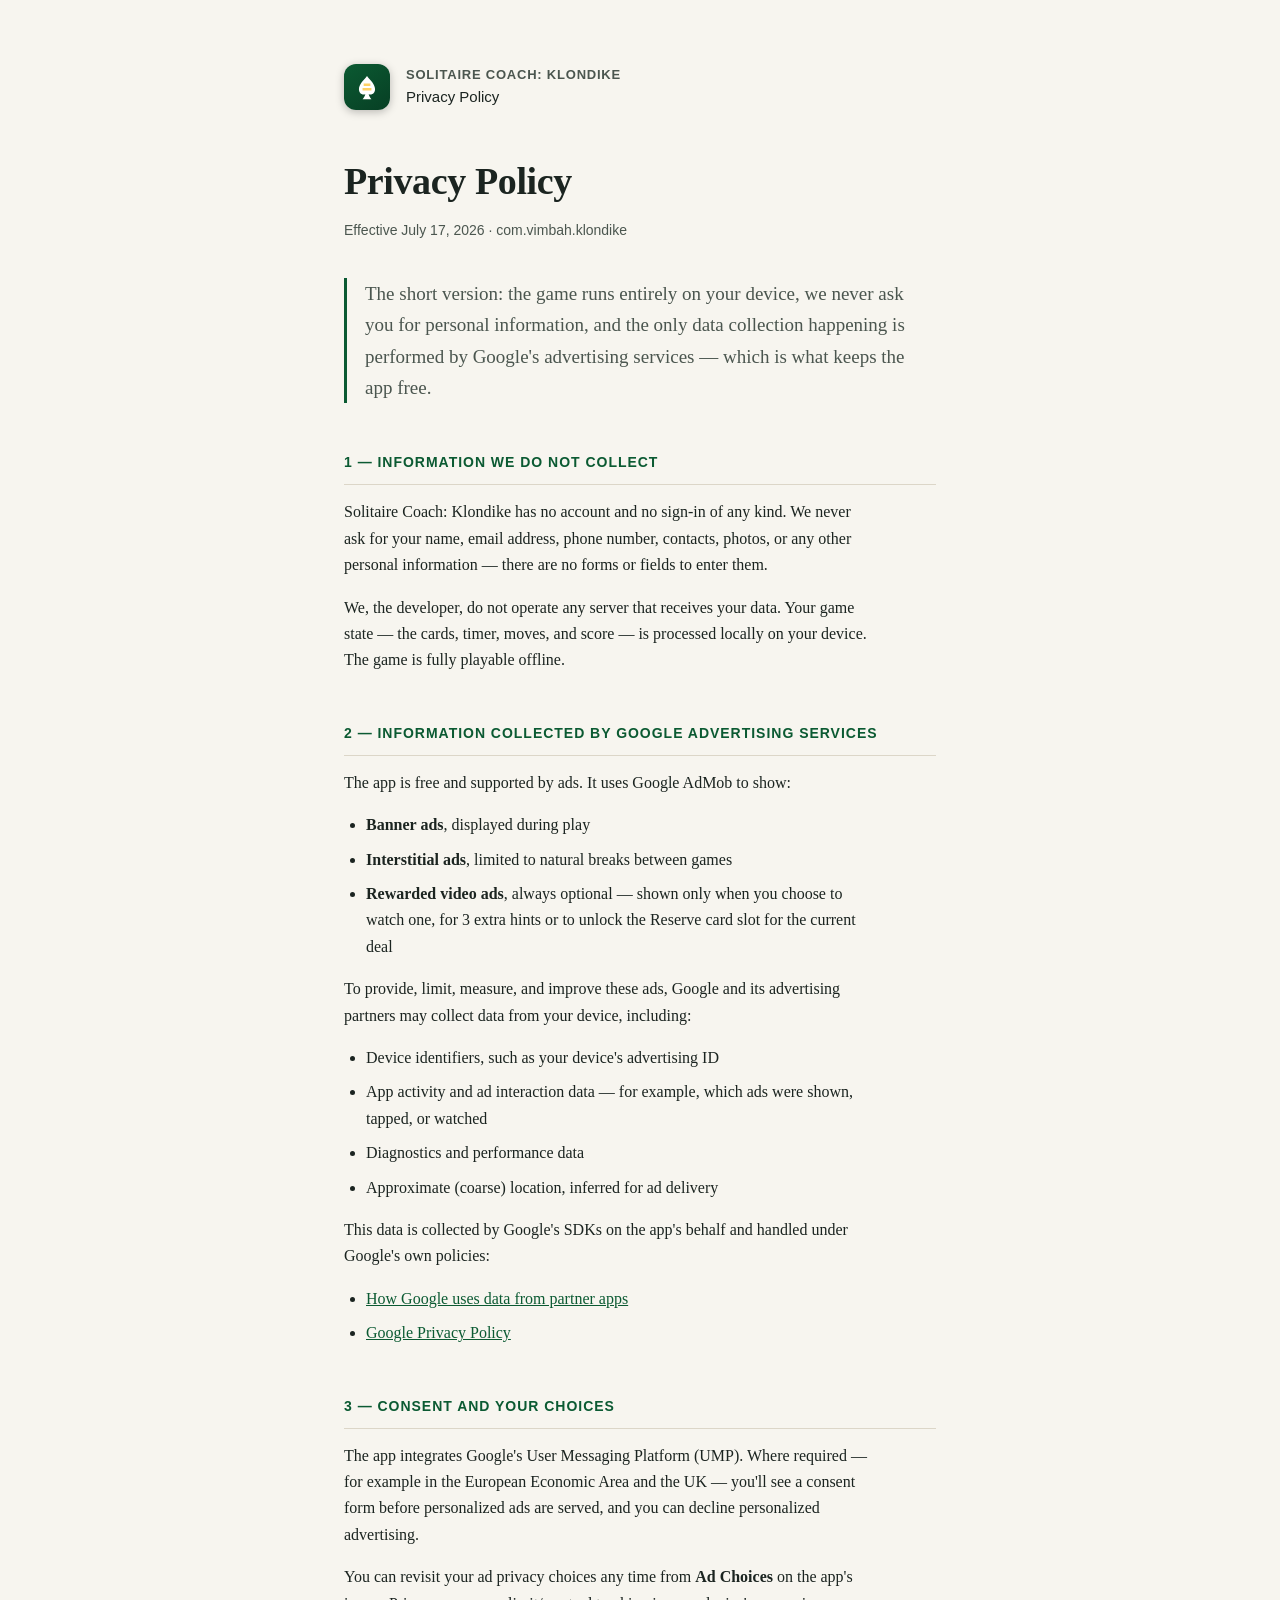
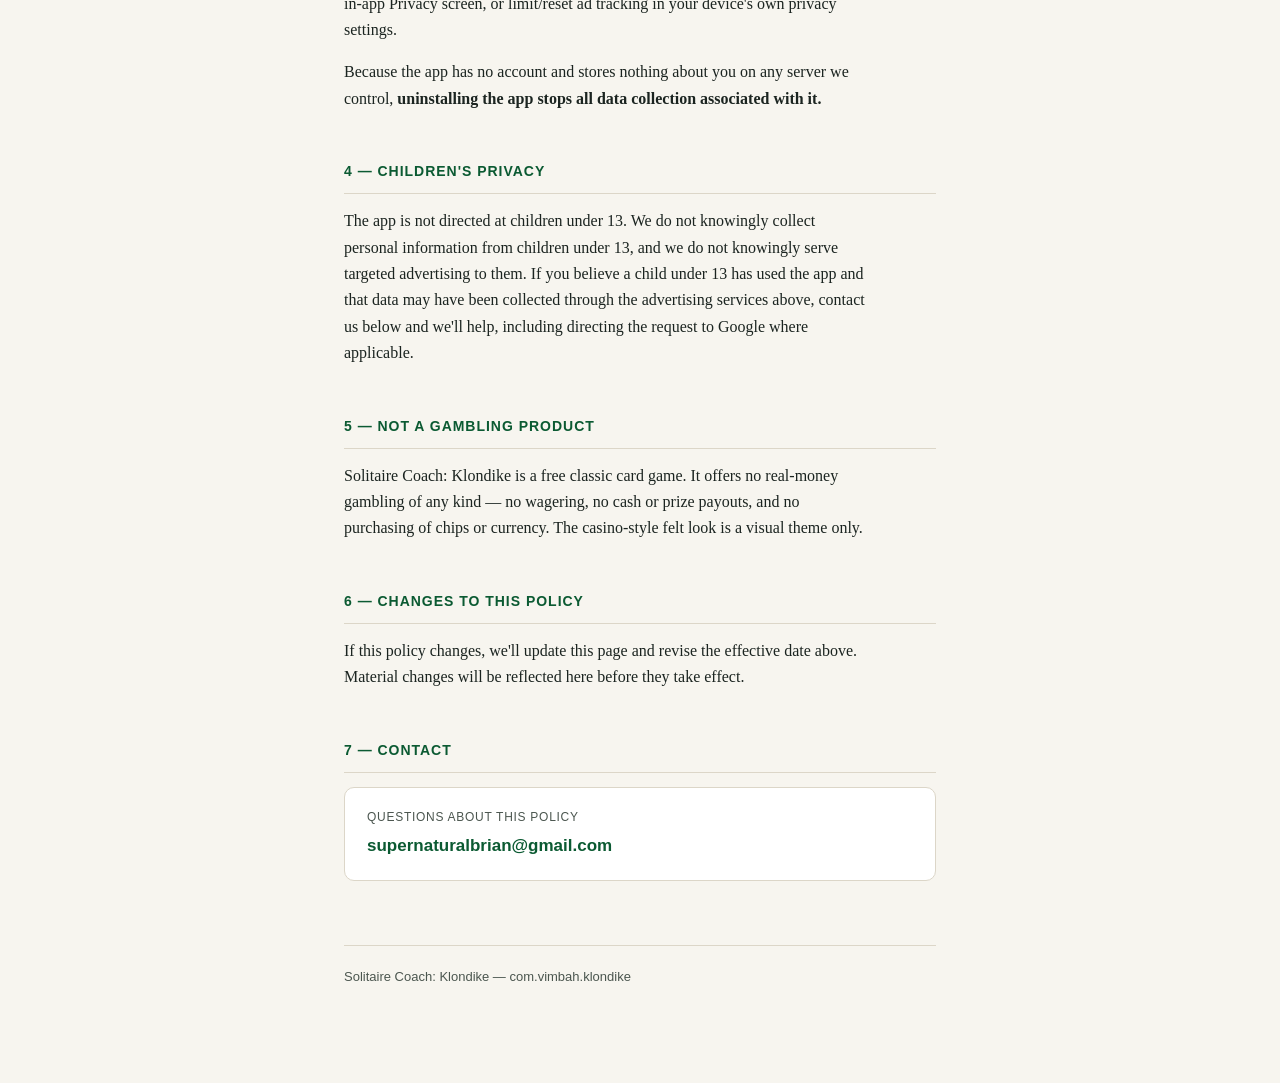
==== privacy.html @ 49dde1da "Add hosted privacy policy page - Standalone privacy.html at repo root, mirrored into the Android   a" ====
<!doctype html>
<html lang="en">
<head>
<meta charset="UTF-8" />
<meta name="viewport" content="width=device-width, initial-scale=1.0" />
<title>Solitaire Coach: Klondike — Privacy Policy</title>
<style>
  @font-face {
    font-family: 'Fraunces';
    src: local('Georgia');
  }

  :root {
    --bg: #f7f5ef;
    --bg-raised: #ffffff;
    --ink: #1b2420;
    --ink-soft: #4b564f;
    --rule: #dcd6c8;
    --felt: #0b5a32;
    --felt-deep: #073f24;
    --gold: #b8860f;
    --max: 640px;
  }

  @media (prefers-color-scheme: dark) {
    :root {
      --bg: #10140f;
      --bg-raised: #161c15;
      --ink: #eef0ea;
      --ink-soft: #a9b3a7;
      --rule: #2b3329;
      --felt: #3fa06b;
      --felt-deep: #6bc191;
      --gold: #e0b84a;
    }
  }
  :root[data-theme="dark"] {
    --bg: #10140f;
    --bg-raised: #161c15;
    --ink: #eef0ea;
    --ink-soft: #a9b3a7;
    --rule: #2b3329;
    --felt: #3fa06b;
    --felt-deep: #6bc191;
    --gold: #e0b84a;
  }
  :root[data-theme="light"] {
    --bg: #f7f5ef;
    --bg-raised: #ffffff;
    --ink: #1b2420;
    --ink-soft: #4b564f;
    --rule: #dcd6c8;
    --felt: #0b5a32;
    --felt-deep: #073f24;
    --gold: #b8860f;
  }

  * { box-sizing: border-box; }

  body {
    margin: 0;
    background: var(--bg);
    color: var(--ink);
    font-family: Georgia, 'Iowan Old Style', 'Times New Roman', serif;
    line-height: 1.65;
    -webkit-font-smoothing: antialiased;
  }

  .wrap {
    max-width: var(--max);
    margin: 0 auto;
    padding: 64px 24px 96px;
  }

  header.mast {
    display: flex;
    align-items: center;
    gap: 16px;
    margin-bottom: 40px;
  }

  .badge {
    width: 46px; height: 46px; border-radius: 12px;
    background: linear-gradient(145deg, var(--felt), var(--felt-deep));
    flex: none;
    display: flex; align-items: center; justify-content: center;
    box-shadow: 0 2px 8px rgba(0,0,0,.25);
  }
  .badge svg { width: 30px; height: 30px; }

  .mast-text {
    font-family: -apple-system, BlinkMacSystemFont, 'Segoe UI', sans-serif;
  }
  .mast-text .app {
    font-size: 13px; font-weight: 700; letter-spacing: .06em; text-transform: uppercase;
    color: var(--ink-soft);
  }
  .mast-text .doc {
    font-size: 15px; color: var(--ink);
  }

  h1 {
    font-size: 38px;
    font-weight: 600;
    letter-spacing: -0.01em;
    text-wrap: balance;
    margin: 0 0 6px 0;
  }

  .effective {
    font-family: -apple-system, BlinkMacSystemFont, 'Segoe UI', sans-serif;
    font-size: 14px;
    color: var(--ink-soft);
    margin: 0 0 36px 0;
  }

  .lede {
    font-size: 19px;
    color: var(--ink-soft);
    margin: 0 0 44px 0;
    padding-left: 18px;
    border-left: 3px solid var(--felt);
  }

  h2 {
    font-family: -apple-system, BlinkMacSystemFont, 'Segoe UI', sans-serif;
    font-size: 14px;
    font-weight: 700;
    letter-spacing: .07em;
    text-transform: uppercase;
    color: var(--felt);
    margin: 48px 0 14px 0;
    padding-bottom: 10px;
    border-bottom: 1px solid var(--rule);
  }

  p { margin: 0 0 16px 0; max-width: 66ch; }

  ul { margin: 0 0 16px 0; padding-left: 22px; }
  li { margin-bottom: 8px; max-width: 62ch; }

  a { color: var(--felt); }

  strong { color: var(--ink); }

  table {
    width: 100%; border-collapse: collapse; margin: 0 0 16px 0;
    font-family: -apple-system, BlinkMacSystemFont, 'Segoe UI', sans-serif;
    font-size: 15px;
  }
  th, td {
    text-align: left; padding: 10px 12px; border-bottom: 1px solid var(--rule);
    vertical-align: top;
  }
  th { color: var(--ink-soft); font-weight: 600; font-size: 13px; text-transform: uppercase; letter-spacing: .04em; }

  .contact-card {
    margin-top: 12px;
    background: var(--bg-raised);
    border: 1px solid var(--rule);
    border-radius: 10px;
    padding: 20px 22px;
    font-family: -apple-system, BlinkMacSystemFont, 'Segoe UI', sans-serif;
  }
  .contact-card .label {
    font-size: 12px; text-transform: uppercase; letter-spacing: .06em; color: var(--ink-soft); margin-bottom: 4px;
  }
  .contact-card a { font-size: 17px; font-weight: 600; text-decoration: none; }
  .contact-card a:hover { text-decoration: underline; }

  footer {
    margin-top: 64px;
    padding-top: 20px;
    border-top: 1px solid var(--rule);
    font-family: -apple-system, BlinkMacSystemFont, 'Segoe UI', sans-serif;
    font-size: 13px;
    color: var(--ink-soft);
  }

  ::selection { background: var(--gold); color: #1b1400; }
</style>
</head>
<body>
<div class="wrap">
  <header class="mast">
    <div class="badge">
      <svg viewBox="0 0 108 108" xmlns="http://www.w3.org/2000/svg">
        <path fill="#FFFFFF" d="M54,14 C42,30 25,43 25,62 C25,75 35,84 48,80 C46,87 42,93 38,98 L70,98 C66,93 62,87 60,80 C73,84 83,75 83,62 C83,43 66,30 54,14 Z"/>
        <path fill="#FFD166" d="M42,41 L66,41 L66,50 L42,50 Z M38,58 L70,58 L70,67 L38,67 Z"/>
      </svg>
    </div>
    <div class="mast-text">
      <div class="app">Solitaire Coach: Klondike</div>
      <div class="doc">Privacy Policy</div>
    </div>
  </header>

  <h1>Privacy Policy</h1>
  <p class="effective">Effective July 17, 2026 · com.vimbah.klondike</p>

  <p class="lede">The short version: the game runs entirely on your device, we never ask you for personal information, and the only data collection happening is performed by Google's advertising services — which is what keeps the app free.</p>

  <h2>1 — Information we do not collect</h2>
  <p>Solitaire Coach: Klondike has no account and no sign-in of any kind. We never ask for your name, email address, phone number, contacts, photos, or any other personal information — there are no forms or fields to enter them.</p>
  <p>We, the developer, do not operate any server that receives your data. Your game state — the cards, timer, moves, and score — is processed locally on your device. The game is fully playable offline.</p>

  <h2>2 — Information collected by Google advertising services</h2>
  <p>The app is free and supported by ads. It uses Google AdMob to show:</p>
  <ul>
    <li><strong>Banner ads</strong>, displayed during play</li>
    <li><strong>Interstitial ads</strong>, limited to natural breaks between games</li>
    <li><strong>Rewarded video ads</strong>, always optional — shown only when you choose to watch one, for 3 extra hints or to unlock the Reserve card slot for the current deal</li>
  </ul>
  <p>To provide, limit, measure, and improve these ads, Google and its advertising partners may collect data from your device, including:</p>
  <ul>
    <li>Device identifiers, such as your device's advertising ID</li>
    <li>App activity and ad interaction data — for example, which ads were shown, tapped, or watched</li>
    <li>Diagnostics and performance data</li>
    <li>Approximate (coarse) location, inferred for ad delivery</li>
  </ul>
  <p>This data is collected by Google's SDKs on the app's behalf and handled under Google's own policies:</p>
  <ul>
    <li><a href="https://policies.google.com/technologies/partner-sites">How Google uses data from partner apps</a></li>
    <li><a href="https://policies.google.com/privacy">Google Privacy Policy</a></li>
  </ul>

  <h2>3 — Consent and your choices</h2>
  <p>The app integrates Google's User Messaging Platform (UMP). Where required — for example in the European Economic Area and the UK — you'll see a consent form before personalized ads are served, and you can decline personalized advertising.</p>
  <p>You can revisit your ad privacy choices any time from <strong>Ad Choices</strong> on the app's in-app Privacy screen, or limit/reset ad tracking in your device's own privacy settings.</p>
  <p>Because the app has no account and stores nothing about you on any server we control, <strong>uninstalling the app stops all data collection associated with it.</strong></p>

  <h2>4 — Children's privacy</h2>
  <p>The app is not directed at children under 13. We do not knowingly collect personal information from children under 13, and we do not knowingly serve targeted advertising to them. If you believe a child under 13 has used the app and that data may have been collected through the advertising services above, contact us below and we'll help, including directing the request to Google where applicable.</p>

  <h2>5 — Not a gambling product</h2>
  <p>Solitaire Coach: Klondike is a free classic card game. It offers no real-money gambling of any kind — no wagering, no cash or prize payouts, and no purchasing of chips or currency. The casino-style felt look is a visual theme only.</p>

  <h2>6 — Changes to this policy</h2>
  <p>If this policy changes, we'll update this page and revise the effective date above. Material changes will be reflected here before they take effect.</p>

  <h2>7 — Contact</h2>
  <div class="contact-card">
    <div class="label">Questions about this policy</div>
    <a href="mailto:supernaturalbrian@gmail.com">supernaturalbrian@gmail.com</a>
  </div>

  <footer>Solitaire Coach: Klondike — com.vimbah.klondike</footer>
</div>
</body>
</html>
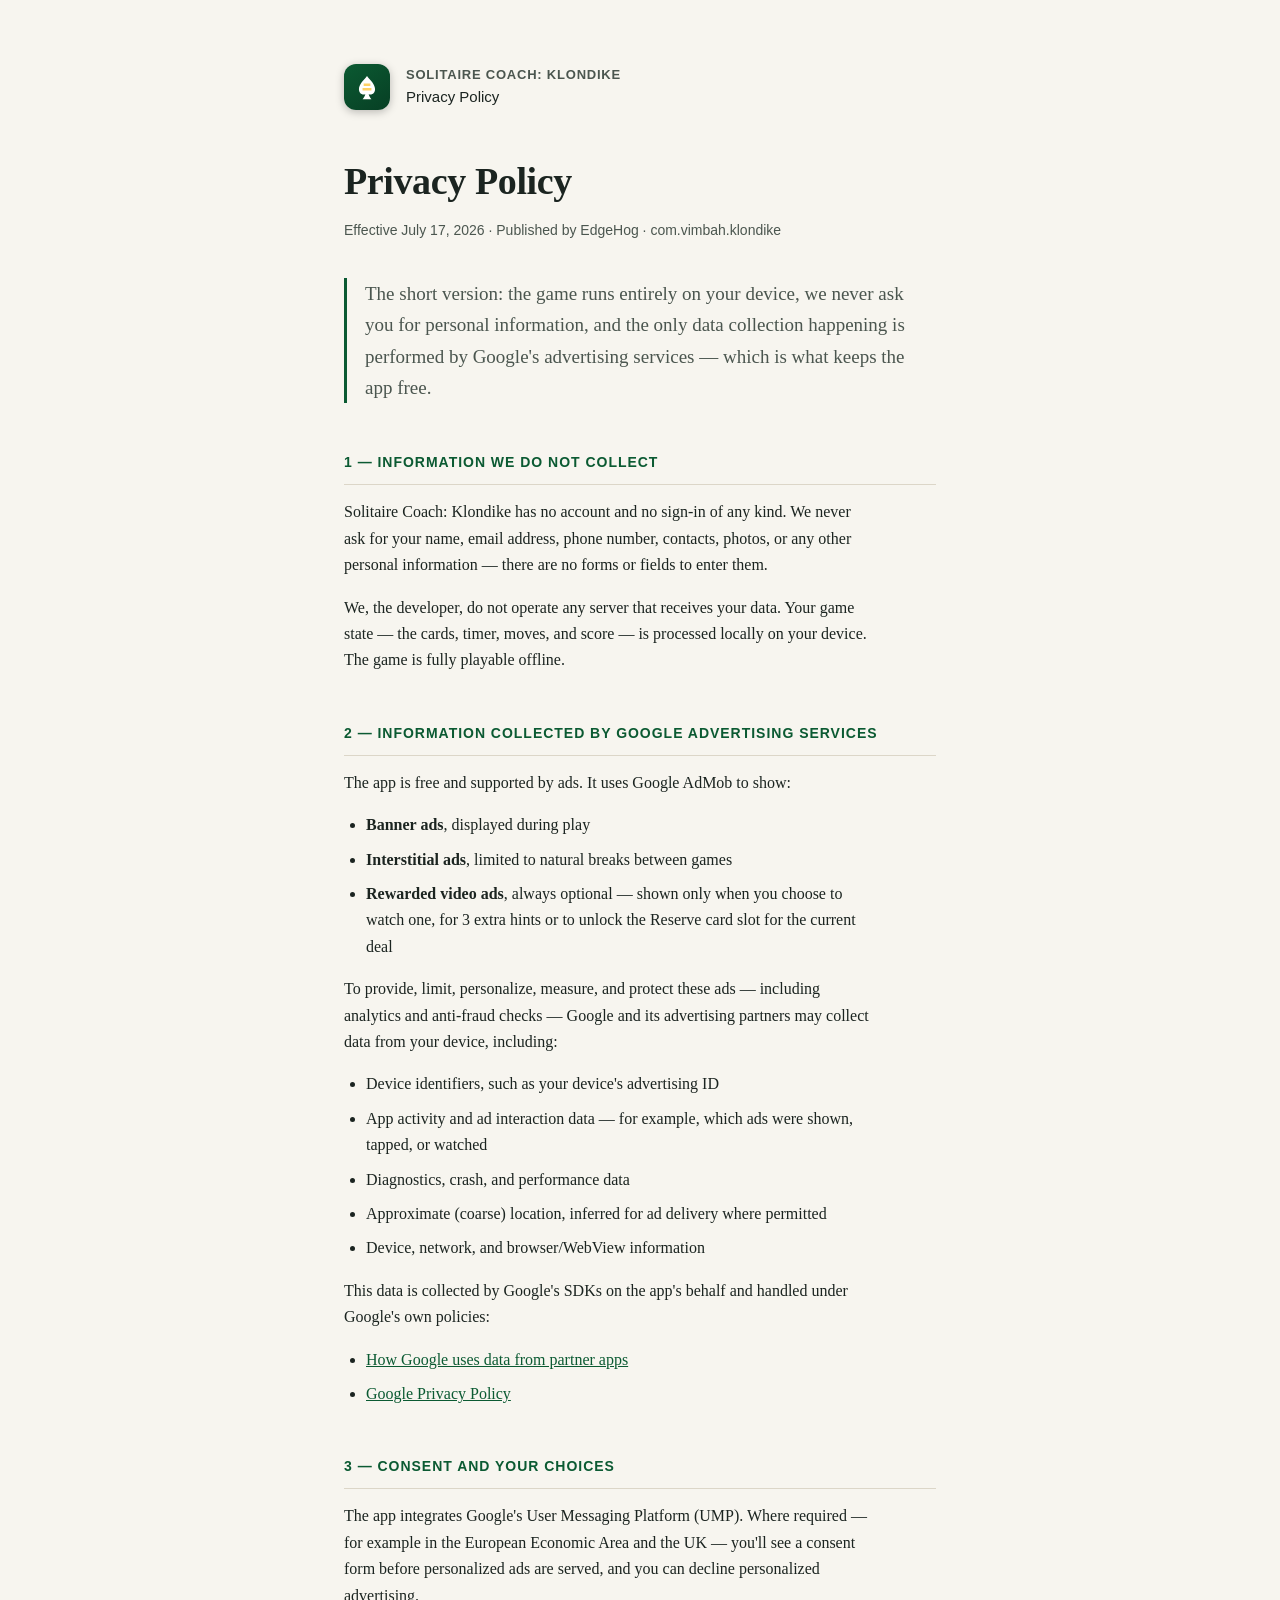
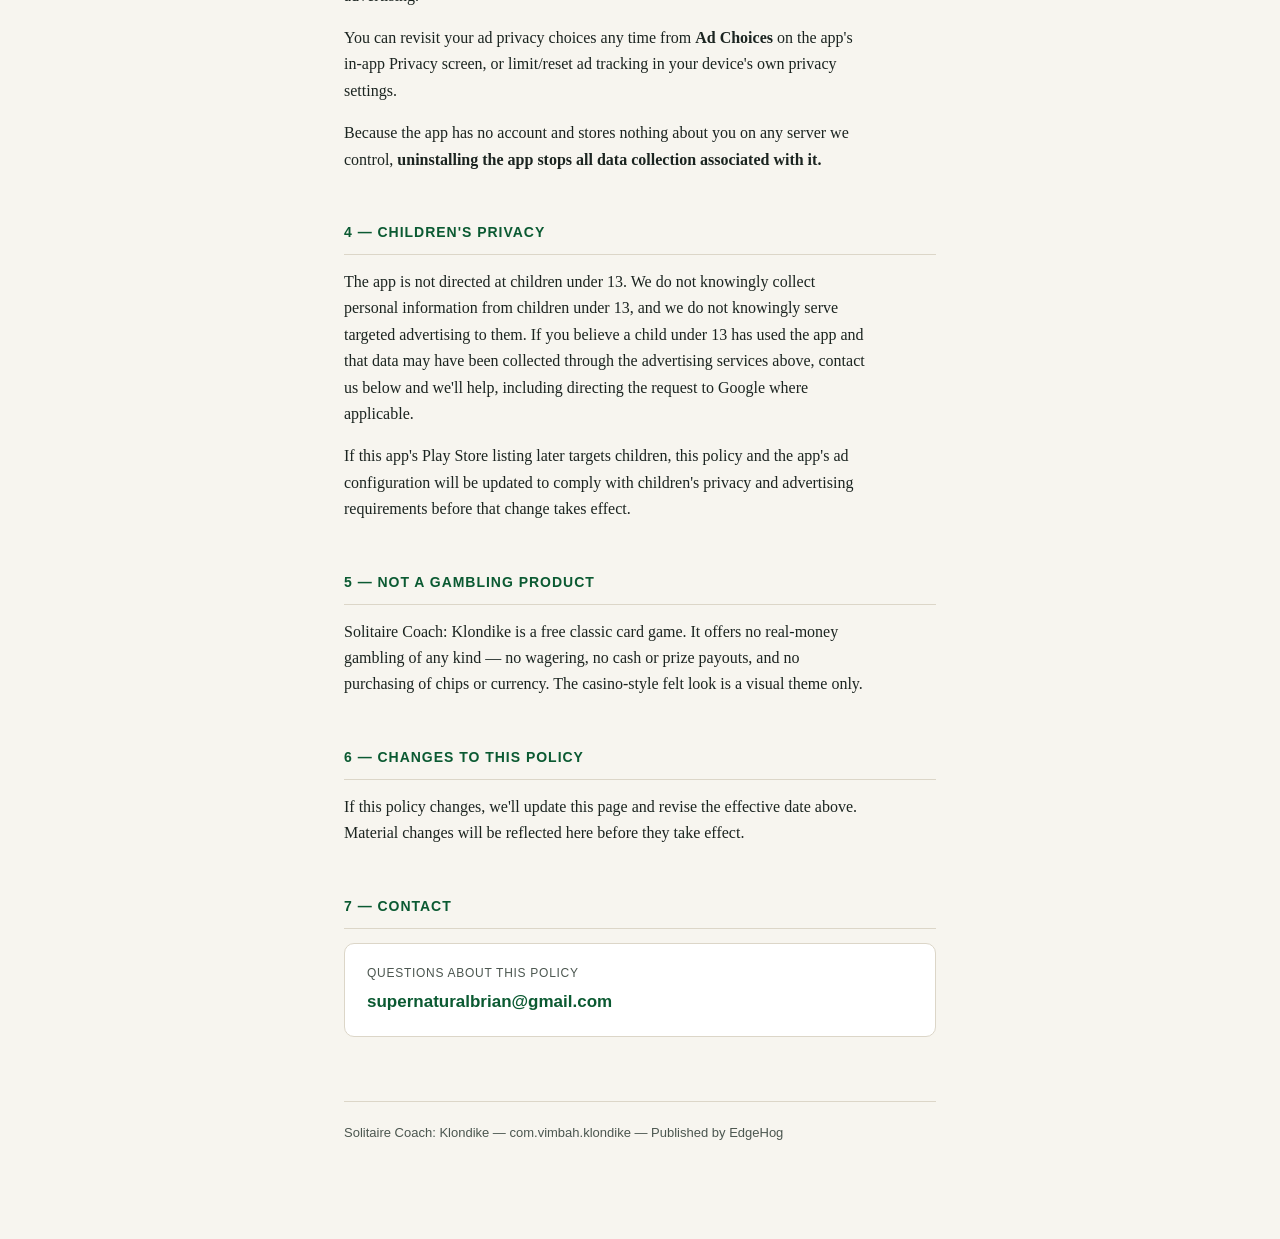
==== commit 61b00961: "Update privacy policy with publisher name and broader data disclosure - Add "Published by EdgeHog" t" ====
--- a/privacy.html
+++ b/privacy.html
@@ -196,7 +196,7 @@
   </header>
 
   <h1>Privacy Policy</h1>
-  <p class="effective">Effective July 17, 2026 · com.vimbah.klondike</p>
+  <p class="effective">Effective July 17, 2026 · Published by EdgeHog · com.vimbah.klondike</p>
 
   <p class="lede">The short version: the game runs entirely on your device, we never ask you for personal information, and the only data collection happening is performed by Google's advertising services — which is what keeps the app free.</p>
 
@@ -211,12 +211,13 @@
     <li><strong>Interstitial ads</strong>, limited to natural breaks between games</li>
     <li><strong>Rewarded video ads</strong>, always optional — shown only when you choose to watch one, for 3 extra hints or to unlock the Reserve card slot for the current deal</li>
   </ul>
-  <p>To provide, limit, measure, and improve these ads, Google and its advertising partners may collect data from your device, including:</p>
+  <p>To provide, limit, personalize, measure, and protect these ads — including analytics and anti-fraud checks — Google and its advertising partners may collect data from your device, including:</p>
   <ul>
     <li>Device identifiers, such as your device's advertising ID</li>
     <li>App activity and ad interaction data — for example, which ads were shown, tapped, or watched</li>
-    <li>Diagnostics and performance data</li>
-    <li>Approximate (coarse) location, inferred for ad delivery</li>
+    <li>Diagnostics, crash, and performance data</li>
+    <li>Approximate (coarse) location, inferred for ad delivery where permitted</li>
+    <li>Device, network, and browser/WebView information</li>
   </ul>
   <p>This data is collected by Google's SDKs on the app's behalf and handled under Google's own policies:</p>
   <ul>
@@ -231,6 +232,7 @@
 
   <h2>4 — Children's privacy</h2>
   <p>The app is not directed at children under 13. We do not knowingly collect personal information from children under 13, and we do not knowingly serve targeted advertising to them. If you believe a child under 13 has used the app and that data may have been collected through the advertising services above, contact us below and we'll help, including directing the request to Google where applicable.</p>
+  <p>If this app's Play Store listing later targets children, this policy and the app's ad configuration will be updated to comply with children's privacy and advertising requirements before that change takes effect.</p>
 
   <h2>5 — Not a gambling product</h2>
   <p>Solitaire Coach: Klondike is a free classic card game. It offers no real-money gambling of any kind — no wagering, no cash or prize payouts, and no purchasing of chips or currency. The casino-style felt look is a visual theme only.</p>
@@ -244,7 +246,7 @@
     <a href="mailto:supernaturalbrian@gmail.com">supernaturalbrian@gmail.com</a>
   </div>
 
-  <footer>Solitaire Coach: Klondike — com.vimbah.klondike</footer>
+  <footer>Solitaire Coach: Klondike — com.vimbah.klondike — Published by EdgeHog</footer>
 </div>
 </body>
 </html>
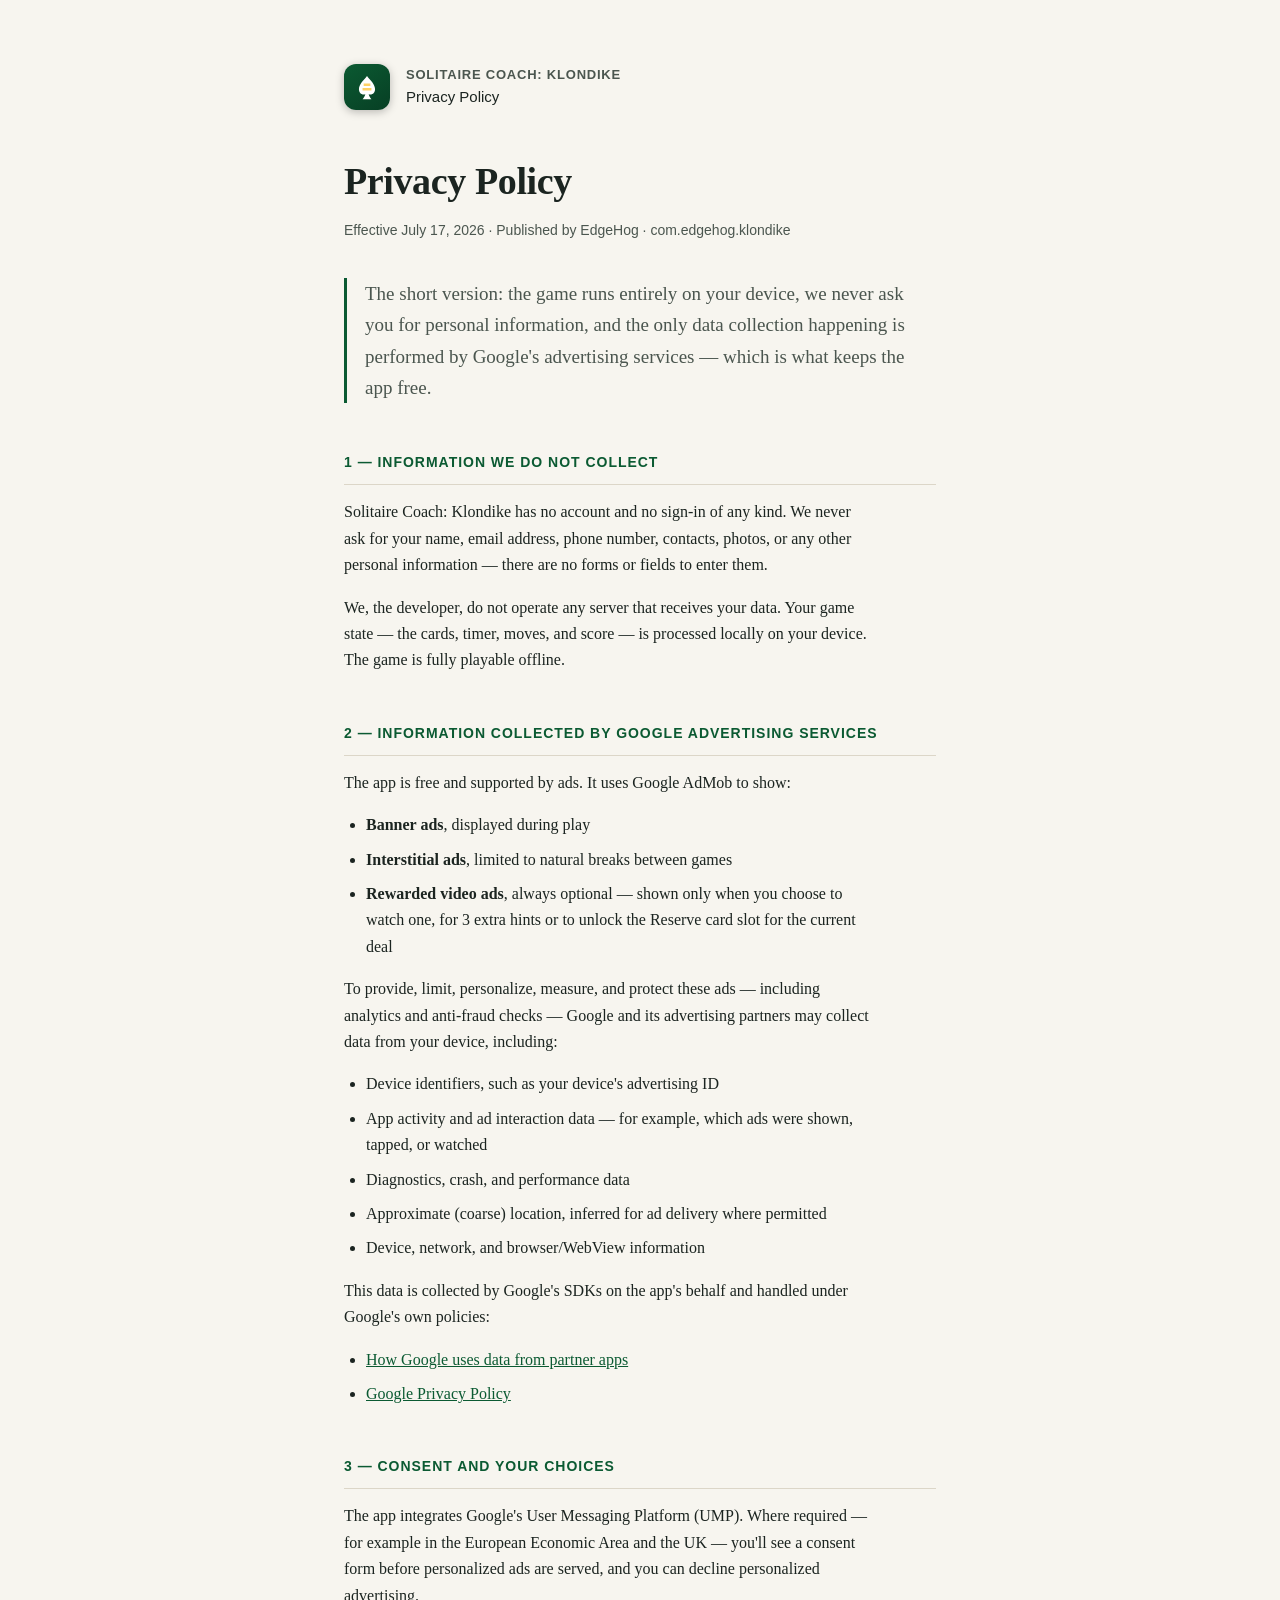
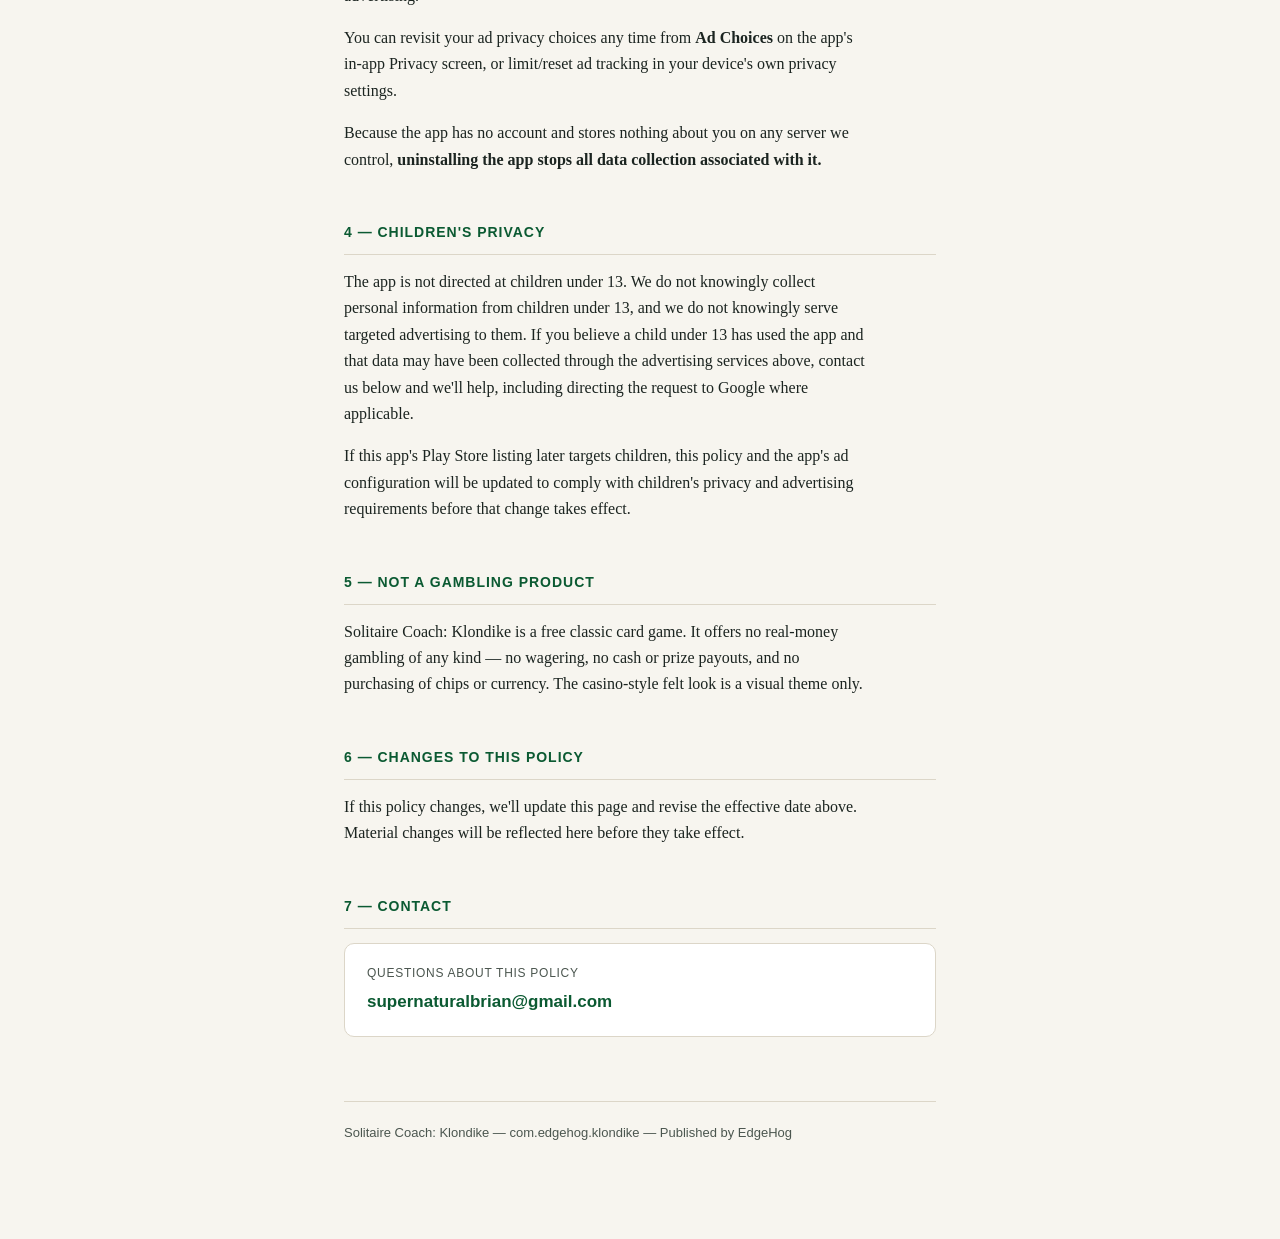
==== commit 4ab61d24: "Rename package to com.edgehog.klondike - app/build.gradle: namespace + applicationId - MainActivity." ====
--- a/privacy.html
+++ b/privacy.html
@@ -196,7 +196,7 @@
   </header>
 
   <h1>Privacy Policy</h1>
-  <p class="effective">Effective July 17, 2026 · Published by EdgeHog · com.vimbah.klondike</p>
+  <p class="effective">Effective July 17, 2026 · Published by EdgeHog · com.edgehog.klondike</p>
 
   <p class="lede">The short version: the game runs entirely on your device, we never ask you for personal information, and the only data collection happening is performed by Google's advertising services — which is what keeps the app free.</p>
 
@@ -246,7 +246,7 @@
     <a href="mailto:supernaturalbrian@gmail.com">supernaturalbrian@gmail.com</a>
   </div>
 
-  <footer>Solitaire Coach: Klondike — com.vimbah.klondike — Published by EdgeHog</footer>
+  <footer>Solitaire Coach: Klondike — com.edgehog.klondike — Published by EdgeHog</footer>
 </div>
 </body>
 </html>
